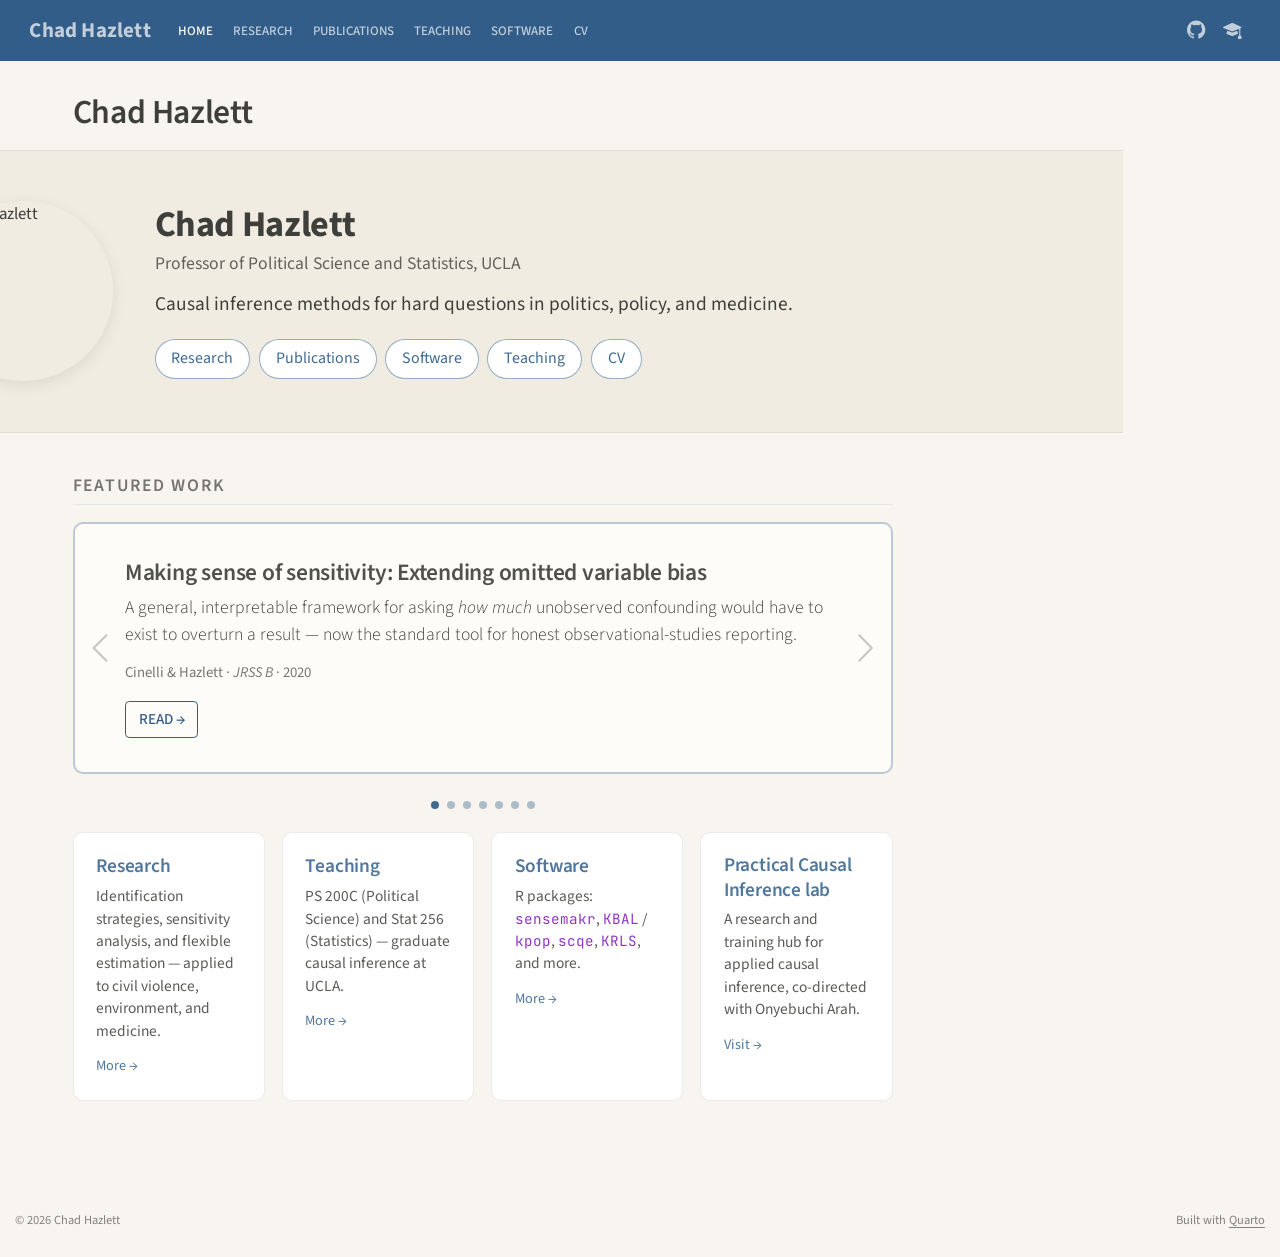
==== index.html @ 758c0115 "Built site for gh-pages" ====
<!DOCTYPE html>
<html xmlns="http://www.w3.org/1999/xhtml" lang="en" xml:lang="en"><head>

<meta charset="utf-8">
<meta name="generator" content="quarto-1.9.37">

<meta name="viewport" content="width=device-width, initial-scale=1.0, user-scalable=yes">


<title>Chad Hazlett</title>
<style>
/* Default styles provided by pandoc.
** See https://pandoc.org/MANUAL.html#variables-for-html for config info.
*/
code{white-space: pre-wrap;}
span.smallcaps{font-variant: small-caps;}
div.columns{display: flex; gap: min(4vw, 1.5em);}
div.column{flex: auto; overflow-x: auto;}
div.hanging-indent{margin-left: 1.5em; text-indent: -1.5em;}
ul.task-list{list-style: none;}
ul.task-list li input[type="checkbox"] {
  width: 0.8em;
  margin: 0 0.8em 0.2em -1em; /* quarto-specific, see https://github.com/quarto-dev/quarto-cli/issues/4556 */ 
  vertical-align: middle;
}
</style>


<script src="site_libs/quarto-nav/quarto-nav.js"></script>
<script src="site_libs/quarto-nav/headroom.min.js"></script>
<script src="site_libs/clipboard/clipboard.min.js"></script>
<script src="site_libs/quarto-search/autocomplete.umd.js"></script>
<script src="site_libs/quarto-search/fuse.min.js"></script>
<script src="site_libs/quarto-search/quarto-search.js"></script>
<meta name="quarto:offset" content="./">
<link href="./assets/favicon.svg" rel="icon" type="image/svg+xml">
<script src="site_libs/quarto-html/quarto.js" type="module"></script>
<script src="site_libs/quarto-html/tabsets/tabsets.js" type="module"></script>
<script src="site_libs/quarto-html/popper.min.js"></script>
<script src="site_libs/quarto-html/tippy.umd.min.js"></script>
<script src="site_libs/quarto-html/anchor.min.js"></script>
<link href="site_libs/quarto-html/tippy.css" rel="stylesheet">
<link href="site_libs/quarto-html/quarto-syntax-highlighting-7f8f88aac4f3542376d5c11b86a4c14d.css" rel="stylesheet" id="quarto-text-highlighting-styles">
<script src="site_libs/bootstrap/bootstrap.min.js"></script>
<link href="site_libs/bootstrap/bootstrap-icons.css" rel="stylesheet">
<link href="site_libs/bootstrap/bootstrap-5b0ba4820bea0a97778af8e184c9f2e6.min.css" rel="stylesheet" append-hash="true" id="quarto-bootstrap" data-mode="light">
<script id="quarto-search-options" type="application/json">{
  "location": "navbar",
  "copy-button": false,
  "collapse-after": 3,
  "panel-placement": "end",
  "type": "overlay",
  "limit": 50,
  "keyboard-shortcut": [
    "f",
    "/",
    "s"
  ],
  "show-item-context": false,
  "language": {
    "search-no-results-text": "No results",
    "search-matching-documents-text": "matching documents",
    "search-copy-link-title": "Copy link to search",
    "search-hide-matches-text": "Hide additional matches",
    "search-more-match-text": "more match in this document",
    "search-more-matches-text": "more matches in this document",
    "search-clear-button-title": "Clear",
    "search-text-placeholder": "",
    "search-detached-cancel-button-title": "Cancel",
    "search-submit-button-title": "Submit",
    "search-label": "Search"
  }
}</script>
<style>html{ scroll-behavior: smooth; }</style>
<meta name="description" content="Chad Hazlett — Professor of Political Science and Statistics at UCLA. Causal inference methods for politics, policy, and medicine.">


<link rel="stylesheet" href="styles/custom.scss">
</head>

<body class="nav-fixed quarto-light">

<div id="quarto-search-results"></div>
  <header id="quarto-header" class="headroom fixed-top">
    <nav class="navbar navbar-expand-lg " data-bs-theme="dark">
      <div class="navbar-container container-fluid">
      <div class="navbar-brand-container mx-auto">
    <a class="navbar-brand" href="./index.html">
    <span class="navbar-title">Chad Hazlett</span>
    </a>
  </div>
          <button class="navbar-toggler" type="button" data-bs-toggle="collapse" data-bs-target="#navbarCollapse" aria-controls="navbarCollapse" role="menu" aria-expanded="false" aria-label="Toggle navigation" onclick="if (window.quartoToggleHeadroom) { window.quartoToggleHeadroom(); }">
  <span class="navbar-toggler-icon"></span>
</button>
          <div class="collapse navbar-collapse" id="navbarCollapse">
            <ul class="navbar-nav navbar-nav-scroll me-auto">
  <li class="nav-item">
    <a class="nav-link active" href="./index.html" aria-current="page"> 
<span class="menu-text">Home</span></a>
  </li>  
  <li class="nav-item">
    <a class="nav-link" href="./research.html"> 
<span class="menu-text">Research</span></a>
  </li>  
  <li class="nav-item">
    <a class="nav-link" href="./publications.html"> 
<span class="menu-text">Publications</span></a>
  </li>  
  <li class="nav-item">
    <a class="nav-link" href="./teaching.html"> 
<span class="menu-text">Teaching</span></a>
  </li>  
  <li class="nav-item">
    <a class="nav-link" href="./software.html"> 
<span class="menu-text">Software</span></a>
  </li>  
  <li class="nav-item">
    <a class="nav-link" href="./cv.html"> 
<span class="menu-text">CV</span></a>
  </li>  
</ul>
            <ul class="navbar-nav navbar-nav-scroll ms-auto">
  <li class="nav-item compact">
    <a class="nav-link" href="https://github.com/chadhazlett"> <i class="bi bi-github" role="img" aria-label="GitHub">
</i> 
<span class="menu-text"></span></a>
  </li>  
  <li class="nav-item compact">
    <a class="nav-link" href="https://scholar.google.com/citations?user=pbD0dGwAAAAJ"> <i class="bi bi-mortarboard-fill" role="img" aria-label="Google Scholar">
</i> 
<span class="menu-text"></span></a>
  </li>  
</ul>
          </div> <!-- /navcollapse -->
            <div class="quarto-navbar-tools">
</div>
      </div> <!-- /container-fluid -->
    </nav>
</header>
<!-- content -->
<div id="quarto-content" class="quarto-container page-columns page-rows-contents page-layout-full page-navbar">
<!-- sidebar -->
<!-- margin-sidebar -->
    
<!-- main -->
<main class="content column-page" id="quarto-document-content">

<header id="title-block-header" class="quarto-title-block default">
<div class="quarto-title">
<h1 class="title">Chad Hazlett</h1>
</div>



<div class="quarto-title-meta column-page">

    
  
    
  </div>
  


</header>


<section class="hero">
  <div class="hero-inner">
    <img src="assets/headshot.jpg" alt="Chad Hazlett" class="hero-photo">
    <div class="hero-text">
      <h1>Chad Hazlett</h1>
      <p class="hero-title">Professor of Political Science and Statistics, UCLA</p>
      <p class="hero-strap">Causal inference methods for hard questions in politics, policy, and medicine.</p>
      <div class="hero-ctas">
        <a href="research.html">Research</a>
        <a href="publications.html">Publications</a>
        <a href="software.html">Software</a>
        <a href="teaching.html">Teaching</a>
        <a href="cv.html">CV</a>
      </div>
    </div>
  </div>
</section>

<section class="featured-section">
  <h2 class="anchored">Featured work</h2>
  <div id="featured-carousel" class="carousel slide" data-bs-ride="carousel" data-bs-interval="6000">
    <div class="carousel-indicators">
      <button type="button" data-bs-target="#featured-carousel" data-bs-slide-to="0" class="active" aria-current="true" aria-label="Slide 1"></button>
      <button type="button" data-bs-target="#featured-carousel" data-bs-slide-to="1" aria-label="Slide 2"></button>
      <button type="button" data-bs-target="#featured-carousel" data-bs-slide-to="2" aria-label="Slide 3"></button>
      <button type="button" data-bs-target="#featured-carousel" data-bs-slide-to="3" aria-label="Slide 4"></button>
      <button type="button" data-bs-target="#featured-carousel" data-bs-slide-to="4" aria-label="Slide 5"></button>
      <button type="button" data-bs-target="#featured-carousel" data-bs-slide-to="5" aria-label="Slide 6"></button>
      <button type="button" data-bs-target="#featured-carousel" data-bs-slide-to="6" aria-label="Slide 7"></button>
    </div>
    <div class="carousel-inner">
      <div class="carousel-item active">
        <div class="featured-paper">
          <h3 class="anchored">Making sense of sensitivity: Extending omitted variable bias</h3>
          <p class="lead">A general, interpretable framework for asking <em>how much</em> unobserved confounding would have to exist to overturn a result — now the standard tool for honest observational-studies reporting.</p>
          <p class="meta">Cinelli &amp; Hazlett · <em>JRSS B</em> · 2020</p>
          <a href="https://doi.org/10.1111/rssb.12348" target="_blank" rel="noopener" class="btn btn-outline-primary">Read →</a>
        </div>
      </div>
      <div class="carousel-item">
        <div class="featured-paper">
          <h3 class="anchored">kpop: A kernel balancing approach for survey weighting</h3>
          <p class="lead">Weights non-representative survey samples to match population targets in a reproducing-kernel space — reducing the specification assumptions practitioners usually have to defend.</p>
          <p class="meta">Hartman, Hazlett &amp; Sterbenz · <em>JRSS A</em> · 2024</p>
          <a href="https://doi.org/10.1093/jrsssa/qnae082" target="_blank" rel="noopener" class="btn btn-outline-primary">Read →</a>
        </div>
      </div>
      <div class="carousel-item">
        <div class="featured-paper">
          <h3 class="anchored">Wildfire exposure increases pro-environment voting</h3>
          <p class="lead">A natural-experiment study of how climate-related hazards reshape political behavior — and where partisanship still dominates.</p>
          <p class="meta">Hazlett &amp; Mildenberger · <em>APSR</em> · 2020</p>
          <a href="https://doi.org/10.1017/S0003055420000441" target="_blank" rel="noopener" class="btn btn-outline-primary">Read →</a>
        </div>
      </div>
      <div class="carousel-item">
        <div class="featured-paper">
          <h3 class="anchored">From "is it unconfounded?" to "how much confounding would it take?"</h3>
          <p class="lead">A sensitivity-based alternative to binary debates over causal identification in observational social science — applied to support for peace in Colombia.</p>
          <p class="meta">Hazlett &amp; Parente · <em>Journal of Politics</em> · 2023</p>
          <a href="https://doi.org/10.1086/723995" target="_blank" rel="noopener" class="btn btn-outline-primary">Read →</a>
        </div>
      </div>
      <div class="carousel-item">
        <div class="featured-paper">
          <h3 class="anchored">Safe learning outside randomized trials: SCQE for COVID-19 therapies</h3>
          <p class="lead">Bounds the effects of remdesivir, hydroxychloroquine, and dexamethasone using only a plausible assumption about baseline trends — demonstrating how SCQE could have informed safe decisions before RCTs completed.</p>
          <p class="meta">Hazlett &amp; Wulf et al. · <em>Observational Studies</em> · 2025</p>
          <a href="https://doi.org/10.1353/obs.2025.a973069" target="_blank" rel="noopener" class="btn btn-outline-primary">Read →</a>
        </div>
      </div>
      <div class="carousel-item">
        <div class="featured-paper">
          <h3 class="anchored">Seeing like a district: What close-election designs for leader characteristics can and cannot tell us</h3>
          <p class="lead">Clarifies what the popular close-election regression discontinuity can — and cannot — identify when researchers use it to study how leader traits shape policy and conflict.</p>
          <p class="meta">Bertoli &amp; Hazlett · <em>Political Analysis</em> · 2025</p>
          <a href="https://doi.org/10.1017/pan.2025.5" target="_blank" rel="noopener" class="btn btn-outline-primary">Read →</a>
        </div>
      </div>
      <div class="carousel-item">
        <div class="featured-paper">
          <h3 class="anchored">Inference at the data's edge: Gaussian processes for extrapolation uncertainty</h3>
          <p class="lead">Uses Gaussian-process regression to make model-dependency visible — quantifying rather than masking the uncertainty that arises when we extrapolate beyond well-supported regions of covariate space.</p>
          <p class="meta">Cho, Kim &amp; Hazlett · <em>Political Analysis</em> · 2026</p>
          <a href="https://doi.org/10.1017/pan.2026.10032" target="_blank" rel="noopener" class="btn btn-outline-primary">Read →</a>
        </div>
      </div>
    </div>
    <button class="carousel-control-prev" type="button" data-bs-target="#featured-carousel" data-bs-slide="prev">
      <span class="carousel-control-prev-icon" aria-hidden="true"></span>
      <span class="visually-hidden">Previous</span>
    </button>
    <button class="carousel-control-next" type="button" data-bs-target="#featured-carousel" data-bs-slide="next">
      <span class="carousel-control-next-icon" aria-hidden="true"></span>
      <span class="visually-hidden">Next</span>
    </button>
  </div>
</section>

<nav class="home-blocks" aria-label="Site sections">
  <a class="block" href="research.html">
    <h3 class="anchored">Research</h3>
    <p>Identification strategies, sensitivity analysis, and flexible estimation — applied to civil violence, environment, and medicine.</p>
    <span class="more">More →</span>
  </a>
  <a class="block" href="teaching.html">
    <h3 class="anchored">Teaching</h3>
    <p>PS 200C (Political Science) and Stat 256 (Statistics) — graduate causal inference at UCLA.</p>
    <span class="more">More →</span>
  </a>
  <a class="block" href="software.html">
    <h3 class="anchored">Software</h3>
    <p>R packages: <code>sensemakr</code>, <code>KBAL</code> / <code>kpop</code>, <code>scqe</code>, <code>KRLS</code>, and more.</p>
    <span class="more">More →</span>
  </a>
  <a class="block" href="https://practicallycausal.com" target="_blank" rel="noopener">
    <h3 class="anchored">Practical Causal Inference lab</h3>
    <p>A research and training hub for applied causal inference, co-directed with Onyebuchi Arah.</p>
    <span class="more">Visit →</span>
  </a>
</nav>



</main> <!-- /main -->
<script id="quarto-html-after-body" type="application/javascript">
  window.document.addEventListener("DOMContentLoaded", function (event) {
    const icon = "";
    const anchorJS = new window.AnchorJS();
    anchorJS.options = {
      placement: 'right',
      icon: icon
    };
    anchorJS.add('.anchored');
    const isCodeAnnotation = (el) => {
      for (const clz of el.classList) {
        if (clz.startsWith('code-annotation-')) {                     
          return true;
        }
      }
      return false;
    }
    const onCopySuccess = function(e) {
      // button target
      const button = e.trigger;
      // don't keep focus
      button.blur();
      // flash "checked"
      button.classList.add('code-copy-button-checked');
      var currentTitle = button.getAttribute("title");
      button.setAttribute("title", "Copied!");
      let tooltip;
      if (window.bootstrap) {
        button.setAttribute("data-bs-toggle", "tooltip");
        button.setAttribute("data-bs-placement", "left");
        button.setAttribute("data-bs-title", "Copied!");
        tooltip = new bootstrap.Tooltip(button, 
          { trigger: "manual", 
            customClass: "code-copy-button-tooltip",
            offset: [0, -8]});
        tooltip.show();    
      }
      setTimeout(function() {
        if (tooltip) {
          tooltip.hide();
          button.removeAttribute("data-bs-title");
          button.removeAttribute("data-bs-toggle");
          button.removeAttribute("data-bs-placement");
        }
        button.setAttribute("title", currentTitle);
        button.classList.remove('code-copy-button-checked');
      }, 1000);
      // clear code selection
      e.clearSelection();
    }
    const getTextToCopy = function(trigger) {
      const outerScaffold = trigger.parentElement.cloneNode(true);
      const codeEl = outerScaffold.querySelector('code');
      for (const childEl of codeEl.children) {
        if (isCodeAnnotation(childEl)) {
          childEl.remove();
        }
      }
      return codeEl.innerText;
    }
    const clipboard = new window.ClipboardJS('.code-copy-button:not([data-in-quarto-modal])', {
      text: getTextToCopy
    });
    clipboard.on('success', onCopySuccess);
    if (window.document.getElementById('quarto-embedded-source-code-modal')) {
      const clipboardModal = new window.ClipboardJS('.code-copy-button[data-in-quarto-modal]', {
        text: getTextToCopy,
        container: window.document.getElementById('quarto-embedded-source-code-modal')
      });
      clipboardModal.on('success', onCopySuccess);
    }
      var localhostRegex = new RegExp(/^(?:http|https):\/\/localhost\:?[0-9]*\//);
      var mailtoRegex = new RegExp(/^mailto:/);
        var filterRegex = new RegExp("https:\/\/chadhazlett\.com");
      var isInternal = (href) => {
          return filterRegex.test(href) || localhostRegex.test(href) || mailtoRegex.test(href);
      }
      // Inspect non-navigation links and adorn them if external
     var links = window.document.querySelectorAll('a[href]:not(.nav-link):not(.navbar-brand):not(.toc-action):not(.sidebar-link):not(.sidebar-item-toggle):not(.pagination-link):not(.no-external):not([aria-hidden]):not(.dropdown-item):not(.quarto-navigation-tool):not(.about-link)');
      for (var i=0; i<links.length; i++) {
        const link = links[i];
        if (!isInternal(link.href)) {
          // undo the damage that might have been done by quarto-nav.js in the case of
          // links that we want to consider external
          if (link.dataset.originalHref !== undefined) {
            link.href = link.dataset.originalHref;
          }
            // target, if specified
            link.setAttribute("target", "_blank");
            if (link.getAttribute("rel") === null) {
              link.setAttribute("rel", "noopener");
            }
        }
      }
    function tippyHover(el, contentFn, onTriggerFn, onUntriggerFn) {
      const config = {
        allowHTML: true,
        maxWidth: 500,
        delay: 100,
        arrow: false,
        appendTo: function(el) {
            return el.parentElement;
        },
        interactive: true,
        interactiveBorder: 10,
        theme: 'quarto',
        placement: 'bottom-start',
      };
      if (contentFn) {
        config.content = contentFn;
      }
      if (onTriggerFn) {
        config.onTrigger = onTriggerFn;
      }
      if (onUntriggerFn) {
        config.onUntrigger = onUntriggerFn;
      }
      window.tippy(el, config); 
    }
    const noterefs = window.document.querySelectorAll('a[role="doc-noteref"]');
    for (var i=0; i<noterefs.length; i++) {
      const ref = noterefs[i];
      tippyHover(ref, function() {
        // use id or data attribute instead here
        let href = ref.getAttribute('data-footnote-href') || ref.getAttribute('href');
        try { href = new URL(href).hash; } catch {}
        const id = href.replace(/^#\/?/, "");
        const note = window.document.getElementById(id);
        if (note) {
          return note.innerHTML;
        } else {
          return "";
        }
      });
    }
    const xrefs = window.document.querySelectorAll('a.quarto-xref');
    const processXRef = (id, note) => {
      // Strip column container classes
      const stripColumnClz = (el) => {
        el.classList.remove("page-full", "page-columns");
        if (el.children) {
          for (const child of el.children) {
            stripColumnClz(child);
          }
        }
      }
      stripColumnClz(note)
      if (id === null || id.startsWith('sec-')) {
        // Special case sections, only their first couple elements
        const container = document.createElement("div");
        if (note.children && note.children.length > 2) {
          container.appendChild(note.children[0].cloneNode(true));
          for (let i = 1; i < note.children.length; i++) {
            const child = note.children[i];
            if (child.tagName === "P" && child.innerText === "") {
              continue;
            } else {
              container.appendChild(child.cloneNode(true));
              break;
            }
          }
          if (window.Quarto?.typesetMath) {
            window.Quarto.typesetMath(container);
          }
          return container.innerHTML
        } else {
          if (window.Quarto?.typesetMath) {
            window.Quarto.typesetMath(note);
          }
          return note.innerHTML;
        }
      } else {
        // Remove any anchor links if they are present
        const anchorLink = note.querySelector('a.anchorjs-link');
        if (anchorLink) {
          anchorLink.remove();
        }
        if (window.Quarto?.typesetMath) {
          window.Quarto.typesetMath(note);
        }
        if (note.classList.contains("callout")) {
          return note.outerHTML;
        } else {
          return note.innerHTML;
        }
      }
    }
    for (var i=0; i<xrefs.length; i++) {
      const xref = xrefs[i];
      tippyHover(xref, undefined, function(instance) {
        instance.disable();
        let url = xref.getAttribute('href');
        let hash = undefined; 
        if (url.startsWith('#')) {
          hash = url;
        } else {
          try { hash = new URL(url).hash; } catch {}
        }
        if (hash) {
          const id = hash.replace(/^#\/?/, "");
          const note = window.document.getElementById(id);
          if (note !== null) {
            try {
              const html = processXRef(id, note.cloneNode(true));
              instance.setContent(html);
            } finally {
              instance.enable();
              instance.show();
            }
          } else {
            // See if we can fetch this
            fetch(url.split('#')[0])
            .then(res => res.text())
            .then(html => {
              const parser = new DOMParser();
              const htmlDoc = parser.parseFromString(html, "text/html");
              const note = htmlDoc.getElementById(id);
              if (note !== null) {
                const html = processXRef(id, note);
                instance.setContent(html);
              } 
            }).finally(() => {
              instance.enable();
              instance.show();
            });
          }
        } else {
          // See if we can fetch a full url (with no hash to target)
          // This is a special case and we should probably do some content thinning / targeting
          fetch(url)
          .then(res => res.text())
          .then(html => {
            const parser = new DOMParser();
            const htmlDoc = parser.parseFromString(html, "text/html");
            const note = htmlDoc.querySelector('main.content');
            if (note !== null) {
              // This should only happen for chapter cross references
              // (since there is no id in the URL)
              // remove the first header
              if (note.children.length > 0 && note.children[0].tagName === "HEADER") {
                note.children[0].remove();
              }
              const html = processXRef(null, note);
              instance.setContent(html);
            } 
          }).finally(() => {
            instance.enable();
            instance.show();
          });
        }
      }, function(instance) {
      });
    }
        let selectedAnnoteEl;
        const selectorForAnnotation = ( cell, annotation) => {
          let cellAttr = 'data-code-cell="' + cell + '"';
          let lineAttr = 'data-code-annotation="' +  annotation + '"';
          const selector = 'span[' + cellAttr + '][' + lineAttr + ']';
          return selector;
        }
        const selectCodeLines = (annoteEl) => {
          const doc = window.document;
          const targetCell = annoteEl.getAttribute("data-target-cell");
          const targetAnnotation = annoteEl.getAttribute("data-target-annotation");
          const annoteSpan = window.document.querySelector(selectorForAnnotation(targetCell, targetAnnotation));
          const lines = annoteSpan.getAttribute("data-code-lines").split(",");
          const lineIds = lines.map((line) => {
            return targetCell + "-" + line;
          })
          let top = null;
          let height = null;
          let parent = null;
          if (lineIds.length > 0) {
              //compute the position of the single el (top and bottom and make a div)
              const el = window.document.getElementById(lineIds[0]);
              top = el.offsetTop;
              height = el.offsetHeight;
              parent = el.parentElement.parentElement;
            if (lineIds.length > 1) {
              const lastEl = window.document.getElementById(lineIds[lineIds.length - 1]);
              const bottom = lastEl.offsetTop + lastEl.offsetHeight;
              height = bottom - top;
            }
            if (top !== null && height !== null && parent !== null) {
              // cook up a div (if necessary) and position it 
              let div = window.document.getElementById("code-annotation-line-highlight");
              if (div === null) {
                div = window.document.createElement("div");
                div.setAttribute("id", "code-annotation-line-highlight");
                div.style.position = 'absolute';
                parent.appendChild(div);
              }
              div.style.top = top - 2 + "px";
              div.style.height = height + 4 + "px";
              div.style.left = 0;
              let gutterDiv = window.document.getElementById("code-annotation-line-highlight-gutter");
              if (gutterDiv === null) {
                gutterDiv = window.document.createElement("div");
                gutterDiv.setAttribute("id", "code-annotation-line-highlight-gutter");
                gutterDiv.style.position = 'absolute';
                const codeCell = window.document.getElementById(targetCell);
                const gutter = codeCell.querySelector('.code-annotation-gutter');
                gutter.appendChild(gutterDiv);
              }
              gutterDiv.style.top = top - 2 + "px";
              gutterDiv.style.height = height + 4 + "px";
            }
            selectedAnnoteEl = annoteEl;
          }
        };
        const unselectCodeLines = () => {
          const elementsIds = ["code-annotation-line-highlight", "code-annotation-line-highlight-gutter"];
          elementsIds.forEach((elId) => {
            const div = window.document.getElementById(elId);
            if (div) {
              div.remove();
            }
          });
          selectedAnnoteEl = undefined;
        };
          // Handle positioning of the toggle
      window.addEventListener(
        "resize",
        throttle(() => {
          elRect = undefined;
          if (selectedAnnoteEl) {
            selectCodeLines(selectedAnnoteEl);
          }
        }, 10)
      );
      function throttle(fn, ms) {
      let throttle = false;
      let timer;
        return (...args) => {
          if(!throttle) { // first call gets through
              fn.apply(this, args);
              throttle = true;
          } else { // all the others get throttled
              if(timer) clearTimeout(timer); // cancel #2
              timer = setTimeout(() => {
                fn.apply(this, args);
                timer = throttle = false;
              }, ms);
          }
        };
      }
        // Attach click handler to the DT
        const annoteDls = window.document.querySelectorAll('dt[data-target-cell]');
        for (const annoteDlNode of annoteDls) {
          annoteDlNode.addEventListener('click', (event) => {
            const clickedEl = event.target;
            if (clickedEl !== selectedAnnoteEl) {
              unselectCodeLines();
              const activeEl = window.document.querySelector('dt[data-target-cell].code-annotation-active');
              if (activeEl) {
                activeEl.classList.remove('code-annotation-active');
              }
              selectCodeLines(clickedEl);
              clickedEl.classList.add('code-annotation-active');
            } else {
              // Unselect the line
              unselectCodeLines();
              clickedEl.classList.remove('code-annotation-active');
            }
          });
        }
    const findCites = (el) => {
      const parentEl = el.parentElement;
      if (parentEl) {
        const cites = parentEl.dataset.cites;
        if (cites) {
          return {
            el,
            cites: cites.split(' ')
          };
        } else {
          return findCites(el.parentElement)
        }
      } else {
        return undefined;
      }
    };
    var bibliorefs = window.document.querySelectorAll('a[role="doc-biblioref"]');
    for (var i=0; i<bibliorefs.length; i++) {
      const ref = bibliorefs[i];
      const citeInfo = findCites(ref);
      if (citeInfo) {
        tippyHover(citeInfo.el, function() {
          var popup = window.document.createElement('div');
          citeInfo.cites.forEach(function(cite) {
            var citeDiv = window.document.createElement('div');
            citeDiv.classList.add('hanging-indent');
            citeDiv.classList.add('csl-entry');
            var biblioDiv = window.document.getElementById('ref-' + cite);
            if (biblioDiv) {
              citeDiv.innerHTML = biblioDiv.innerHTML;
            }
            popup.appendChild(citeDiv);
          });
          return popup.innerHTML;
        });
      }
    }
  });
  </script>
</div> <!-- /content -->
<footer class="footer">
  <div class="nav-footer">
    <div class="nav-footer-left">
<p>© 2026 Chad Hazlett</p>
</div>   
    <div class="nav-footer-center">
      &nbsp;
    </div>
    <div class="nav-footer-right">
<p>Built with <a href="https://quarto.org">Quarto</a></p>
</div>
  </div>
</footer>




<script src="site_libs/quarto-html/zenscroll-min.js"></script>
</body></html>
---- site_libs/quarto-html/tippy.css ----
.tippy-box[data-animation=fade][data-state=hidden]{opacity:0}[data-tippy-root]{max-width:calc(100vw - 10px)}.tippy-box{position:relative;background-color:#333;color:#fff;border-radius:4px;font-size:14px;line-height:1.4;white-space:normal;outline:0;transition-property:transform,visibility,opacity}.tippy-box[data-placement^=top]>.tippy-arrow{bottom:0}.tippy-box[data-placement^=top]>.tippy-arrow:before{bottom:-7px;left:0;border-width:8px 8px 0;border-top-color:initial;transform-origin:center top}.tippy-box[data-placement^=bottom]>.tippy-arrow{top:0}.tippy-box[data-placement^=bottom]>.tippy-arrow:before{top:-7px;left:0;border-width:0 8px 8px;border-bottom-color:initial;transform-origin:center bottom}.tippy-box[data-placement^=left]>.tippy-arrow{right:0}.tippy-box[data-placement^=left]>.tippy-arrow:before{border-width:8px 0 8px 8px;border-left-color:initial;right:-7px;transform-origin:center left}.tippy-box[data-placement^=right]>.tippy-arrow{left:0}.tippy-box[data-placement^=right]>.tippy-arrow:before{left:-7px;border-width:8px 8px 8px 0;border-right-color:initial;transform-origin:center right}.tippy-box[data-inertia][data-state=visible]{transition-timing-function:cubic-bezier(.54,1.5,.38,1.11)}.tippy-arrow{width:16px;height:16px;color:#333}.tippy-arrow:before{content:"";position:absolute;border-color:transparent;border-style:solid}.tippy-content{position:relative;padding:5px 9px;z-index:1}
---- site_libs/quarto-html/quarto-syntax-highlighting-7f8f88aac4f3542376d5c11b86a4c14d.css ----
/* quarto syntax highlight colors */
:root {
  --quarto-hl-ot-color: #003B4F;
  --quarto-hl-at-color: #657422;
  --quarto-hl-ss-color: #20794D;
  --quarto-hl-an-color: #5E5E5E;
  --quarto-hl-fu-color: #4758AB;
  --quarto-hl-st-color: #20794D;
  --quarto-hl-cf-color: #003B4F;
  --quarto-hl-op-color: #5E5E5E;
  --quarto-hl-er-color: #AD0000;
  --quarto-hl-bn-color: #AD0000;
  --quarto-hl-al-color: #AD0000;
  --quarto-hl-va-color: #111111;
  --quarto-hl-bu-color: inherit;
  --quarto-hl-ex-color: inherit;
  --quarto-hl-pp-color: #AD0000;
  --quarto-hl-in-color: #5E5E5E;
  --quarto-hl-vs-color: #20794D;
  --quarto-hl-wa-color: #5E5E5E;
  --quarto-hl-do-color: #5E5E5E;
  --quarto-hl-im-color: #00769E;
  --quarto-hl-ch-color: #20794D;
  --quarto-hl-dt-color: #AD0000;
  --quarto-hl-fl-color: #AD0000;
  --quarto-hl-co-color: #5E5E5E;
  --quarto-hl-cv-color: #5E5E5E;
  --quarto-hl-cn-color: #8f5902;
  --quarto-hl-sc-color: #5E5E5E;
  --quarto-hl-dv-color: #AD0000;
  --quarto-hl-kw-color: #003B4F;
}

/* other quarto variables */
:root {
  --quarto-font-monospace: SFMono-Regular, Menlo, Monaco, Consolas, "Liberation Mono", "Courier New", monospace;
}

/* syntax highlight based on Pandoc's rules */
pre > code.sourceCode > span {
  color: #003B4F;
}

code.sourceCode > span {
  color: #003B4F;
}

div.sourceCode,
div.sourceCode pre.sourceCode {
  color: #003B4F;
}

/* Normal */
code span {
  color: #003B4F;
}

/* Alert */
code span.al {
  color: #AD0000;
  font-style: inherit;
}

/* Annotation */
code span.an {
  color: #5E5E5E;
  font-style: inherit;
}

/* Attribute */
code span.at {
  color: #657422;
  font-style: inherit;
}

/* BaseN */
code span.bn {
  color: #AD0000;
  font-style: inherit;
}

/* BuiltIn */
code span.bu {
  font-style: inherit;
}

/* ControlFlow */
code span.cf {
  color: #003B4F;
  font-weight: bold;
  font-style: inherit;
}

/* Char */
code span.ch {
  color: #20794D;
  font-style: inherit;
}

/* Constant */
code span.cn {
  color: #8f5902;
  font-style: inherit;
}

/* Comment */
code span.co {
  color: #5E5E5E;
  font-style: inherit;
}

/* CommentVar */
code span.cv {
  color: #5E5E5E;
  font-style: italic;
}

/* Documentation */
code span.do {
  color: #5E5E5E;
  font-style: italic;
}

/* DataType */
code span.dt {
  color: #AD0000;
  font-style: inherit;
}

/* DecVal */
code span.dv {
  color: #AD0000;
  font-style: inherit;
}

/* Error */
code span.er {
  color: #AD0000;
  font-style: inherit;
}

/* Extension */
code span.ex {
  font-style: inherit;
}

/* Float */
code span.fl {
  color: #AD0000;
  font-style: inherit;
}

/* Function */
code span.fu {
  color: #4758AB;
  font-style: inherit;
}

/* Import */
code span.im {
  color: #00769E;
  font-style: inherit;
}

/* Information */
code span.in {
  color: #5E5E5E;
  font-style: inherit;
}

/* Keyword */
code span.kw {
  color: #003B4F;
  font-weight: bold;
  font-style: inherit;
}

/* Operator */
code span.op {
  color: #5E5E5E;
  font-style: inherit;
}

/* Other */
code span.ot {
  color: #003B4F;
  font-style: inherit;
}

/* Preprocessor */
code span.pp {
  color: #AD0000;
  font-style: inherit;
}

/* SpecialChar */
code span.sc {
  color: #5E5E5E;
  font-style: inherit;
}

/* SpecialString */
code span.ss {
  color: #20794D;
  font-style: inherit;
}

/* String */
code span.st {
  color: #20794D;
  font-style: inherit;
}

/* Variable */
code span.va {
  color: #111111;
  font-style: inherit;
}

/* VerbatimString */
code span.vs {
  color: #20794D;
  font-style: inherit;
}

/* Warning */
code span.wa {
  color: #5E5E5E;
  font-style: italic;
}

.prevent-inlining {
  content: "</";
}

/*# sourceMappingURL=789ad8cd35626ba772517505b42a116e.css.map */
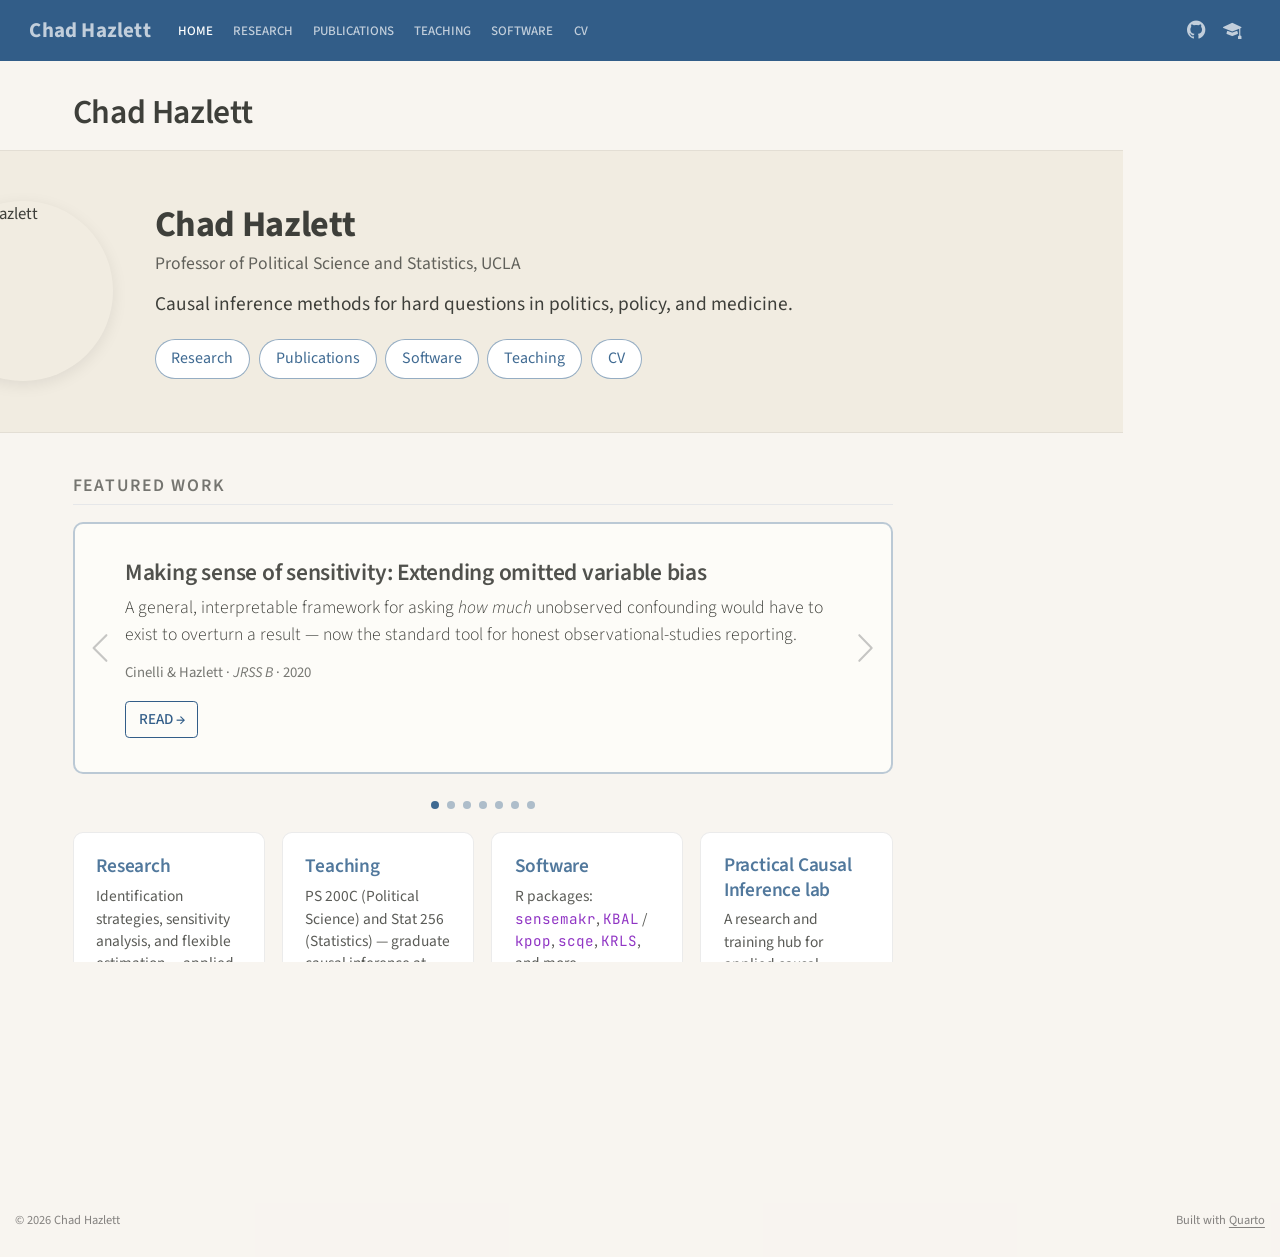
==== commit 2ecca725: "Built site for gh-pages" ====
--- a/index.html
+++ b/index.html
@@ -2,7 +2,7 @@
 <html xmlns="http://www.w3.org/1999/xhtml" lang="en" xml:lang="en"><head>
 
 <meta charset="utf-8">
-<meta name="generator" content="quarto-1.9.37">
+<meta name="generator" content="quarto-1.9.38">
 
 <meta name="viewport" content="width=device-width, initial-scale=1.0, user-scalable=yes">
 
@@ -40,10 +40,10 @@
 <script src="site_libs/quarto-html/tippy.umd.min.js"></script>
 <script src="site_libs/quarto-html/anchor.min.js"></script>
 <link href="site_libs/quarto-html/tippy.css" rel="stylesheet">
-<link href="site_libs/quarto-html/quarto-syntax-highlighting-7f8f88aac4f3542376d5c11b86a4c14d.css" rel="stylesheet" id="quarto-text-highlighting-styles">
+<link href="site_libs/quarto-html/quarto-syntax-highlighting-15634bcf2e68342d4ad2dfa704d543f6.css" rel="stylesheet" id="quarto-text-highlighting-styles">
 <script src="site_libs/bootstrap/bootstrap.min.js"></script>
 <link href="site_libs/bootstrap/bootstrap-icons.css" rel="stylesheet">
-<link href="site_libs/bootstrap/bootstrap-5b0ba4820bea0a97778af8e184c9f2e6.min.css" rel="stylesheet" append-hash="true" id="quarto-bootstrap" data-mode="light">
+<link href="site_libs/bootstrap/bootstrap-f7781d553e4e547fbabac7c4982c3b9e.min.css" rel="stylesheet" append-hash="true" id="quarto-bootstrap" data-mode="light">
 <script id="quarto-search-options" type="application/json">{
   "location": "navbar",
   "copy-button": false,
@@ -207,7 +207,7 @@
         <div class="featured-paper">
           <h3 class="anchored">kpop: A kernel balancing approach for survey weighting</h3>
           <p class="lead">Weights non-representative survey samples to match population targets in a reproducing-kernel space — reducing the specification assumptions practitioners usually have to defend.</p>
-          <p class="meta">Hartman, Hazlett &amp; Sterbenz · <em>JRSS A</em> · 2024</p>
+          <p class="meta">Hartman, Hazlett &amp; Sterbenz · <em>JRSS A</em> · 2025</p>
           <a href="https://doi.org/10.1093/jrsssa/qnae082" target="_blank" rel="noopener" class="btn btn-outline-primary">Read →</a>
         </div>
       </div>
--- a/site_libs/quarto-html/quarto-syntax-highlighting-15634bcf2e68342d4ad2dfa704d543f6.css
+++ b/site_libs/quarto-html/quarto-syntax-highlighting-15634bcf2e68342d4ad2dfa704d543f6.css
@@ -0,0 +1,236 @@
+/* quarto syntax highlight colors */
+:root {
+  --quarto-hl-ot-color: #003B4F;
+  --quarto-hl-at-color: #657422;
+  --quarto-hl-ss-color: #20794D;
+  --quarto-hl-an-color: #5E5E5E;
+  --quarto-hl-fu-color: #4758AB;
+  --quarto-hl-st-color: #20794D;
+  --quarto-hl-cf-color: #003B4F;
+  --quarto-hl-op-color: #5E5E5E;
+  --quarto-hl-er-color: #AD0000;
+  --quarto-hl-bn-color: #AD0000;
+  --quarto-hl-al-color: #AD0000;
+  --quarto-hl-va-color: #111111;
+  --quarto-hl-bu-color: inherit;
+  --quarto-hl-ex-color: inherit;
+  --quarto-hl-pp-color: #AD0000;
+  --quarto-hl-in-color: #5E5E5E;
+  --quarto-hl-vs-color: #20794D;
+  --quarto-hl-wa-color: #5E5E5E;
+  --quarto-hl-do-color: #5E5E5E;
+  --quarto-hl-im-color: #00769E;
+  --quarto-hl-ch-color: #20794D;
+  --quarto-hl-dt-color: #AD0000;
+  --quarto-hl-fl-color: #AD0000;
+  --quarto-hl-co-color: #5E5E5E;
+  --quarto-hl-cv-color: #5E5E5E;
+  --quarto-hl-cn-color: #8f5902;
+  --quarto-hl-sc-color: #5E5E5E;
+  --quarto-hl-dv-color: #AD0000;
+  --quarto-hl-kw-color: #003B4F;
+}
+
+/* other quarto variables */
+:root {
+  --quarto-font-monospace: SFMono-Regular, Menlo, Monaco, Consolas, "Liberation Mono", "Courier New", monospace;
+}
+
+/* syntax highlight based on Pandoc's rules */
+pre > code.sourceCode > span {
+  color: #003B4F;
+}
+
+code.sourceCode > span {
+  color: #003B4F;
+}
+
+div.sourceCode,
+div.sourceCode pre.sourceCode {
+  color: #003B4F;
+}
+
+/* Normal */
+code span {
+  color: #003B4F;
+}
+
+/* Alert */
+code span.al {
+  color: #AD0000;
+  font-style: inherit;
+}
+
+/* Annotation */
+code span.an {
+  color: #5E5E5E;
+  font-style: inherit;
+}
+
+/* Attribute */
+code span.at {
+  color: #657422;
+  font-style: inherit;
+}
+
+/* BaseN */
+code span.bn {
+  color: #AD0000;
+  font-style: inherit;
+}
+
+/* BuiltIn */
+code span.bu {
+  font-style: inherit;
+}
+
+/* ControlFlow */
+code span.cf {
+  color: #003B4F;
+  font-weight: bold;
+  font-style: inherit;
+}
+
+/* Char */
+code span.ch {
+  color: #20794D;
+  font-style: inherit;
+}
+
+/* Constant */
+code span.cn {
+  color: #8f5902;
+  font-style: inherit;
+}
+
+/* Comment */
+code span.co {
+  color: #5E5E5E;
+  font-style: inherit;
+}
+
+/* CommentVar */
+code span.cv {
+  color: #5E5E5E;
+  font-style: italic;
+}
+
+/* Documentation */
+code span.do {
+  color: #5E5E5E;
+  font-style: italic;
+}
+
+/* DataType */
+code span.dt {
+  color: #AD0000;
+  font-style: inherit;
+}
+
+/* DecVal */
+code span.dv {
+  color: #AD0000;
+  font-style: inherit;
+}
+
+/* Error */
+code span.er {
+  color: #AD0000;
+  font-style: inherit;
+}
+
+/* Extension */
+code span.ex {
+  font-style: inherit;
+}
+
+/* Float */
+code span.fl {
+  color: #AD0000;
+  font-style: inherit;
+}
+
+/* Function */
+code span.fu {
+  color: #4758AB;
+  font-style: inherit;
+}
+
+/* Import */
+code span.im {
+  color: #00769E;
+  font-style: inherit;
+}
+
+/* Information */
+code span.in {
+  color: #5E5E5E;
+  font-style: inherit;
+}
+
+/* Keyword */
+code span.kw {
+  color: #003B4F;
+  font-weight: bold;
+  font-style: inherit;
+}
+
+/* Operator */
+code span.op {
+  color: #5E5E5E;
+  font-style: inherit;
+}
+
+/* Other */
+code span.ot {
+  color: #003B4F;
+  font-style: inherit;
+}
+
+/* Preprocessor */
+code span.pp {
+  color: #AD0000;
+  font-style: inherit;
+}
+
+/* SpecialChar */
+code span.sc {
+  color: #5E5E5E;
+  font-style: inherit;
+}
+
+/* SpecialString */
+code span.ss {
+  color: #20794D;
+  font-style: inherit;
+}
+
+/* String */
+code span.st {
+  color: #20794D;
+  font-style: inherit;
+}
+
+/* Variable */
+code span.va {
+  color: #111111;
+  font-style: inherit;
+}
+
+/* VerbatimString */
+code span.vs {
+  color: #20794D;
+  font-style: inherit;
+}
+
+/* Warning */
+code span.wa {
+  color: #5E5E5E;
+  font-style: italic;
+}
+
+.prevent-inlining {
+  content: "</";
+}
+
+/*# sourceMappingURL=f23921c56f73e400b49028c9186a1aa0.css.map */
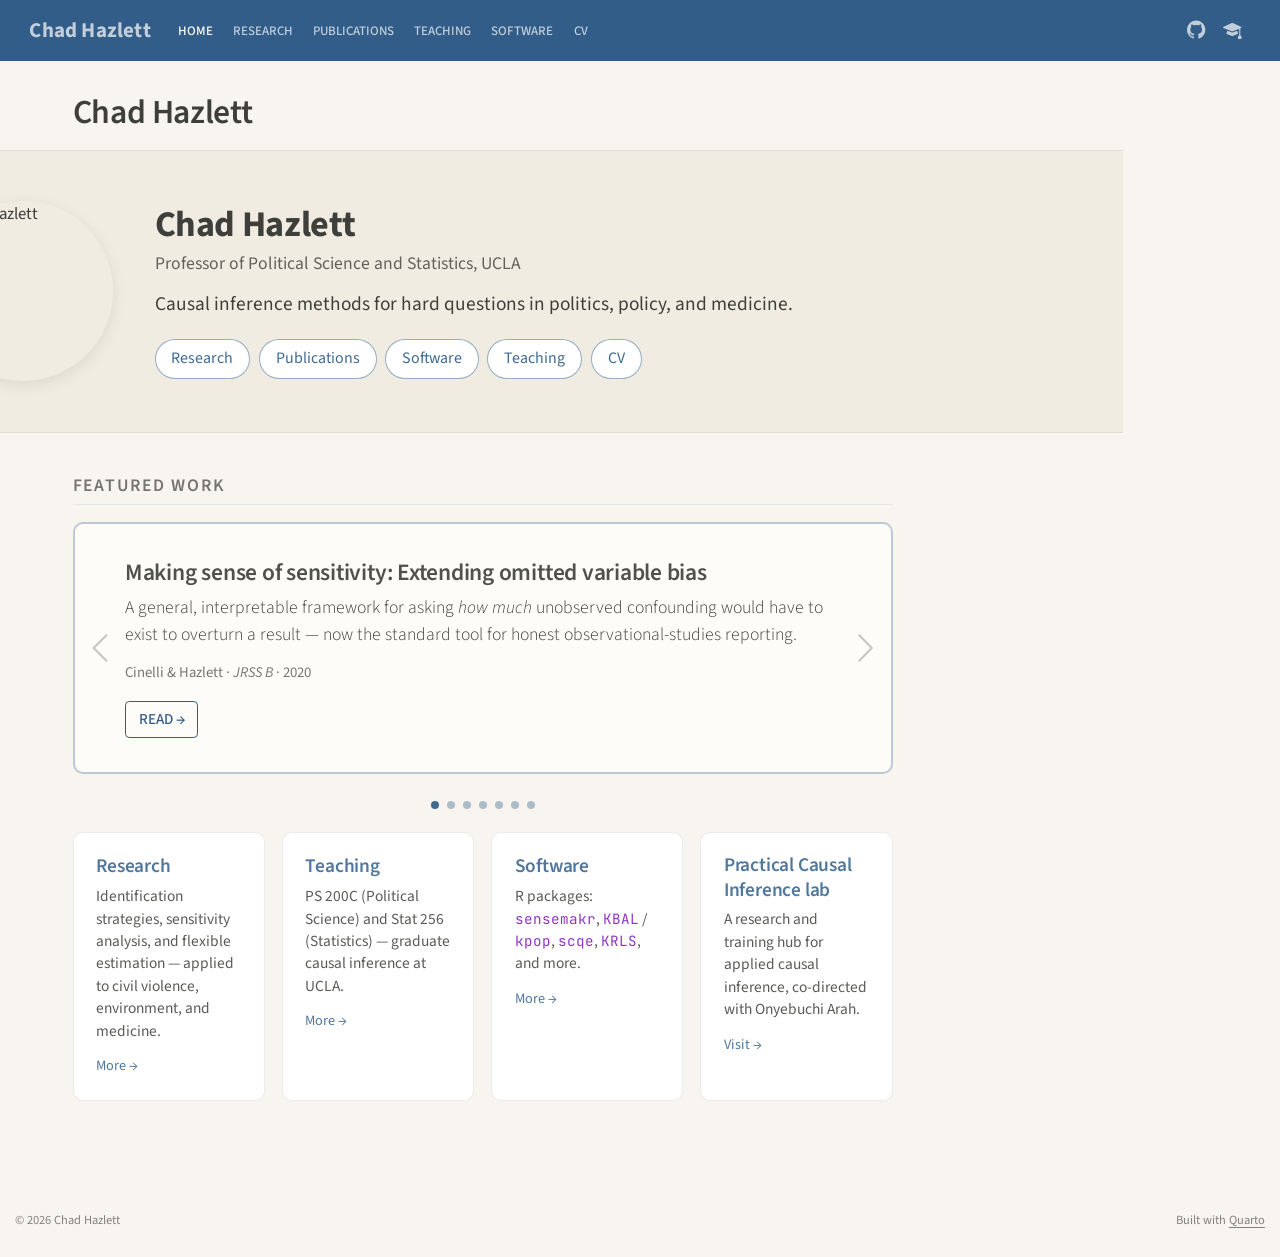
==== commit a7bb71ae: "Built site for gh-pages" ====
--- a/index.html
+++ b/index.html
@@ -43,7 +43,7 @@
 <link href="site_libs/quarto-html/quarto-syntax-highlighting-15634bcf2e68342d4ad2dfa704d543f6.css" rel="stylesheet" id="quarto-text-highlighting-styles">
 <script src="site_libs/bootstrap/bootstrap.min.js"></script>
 <link href="site_libs/bootstrap/bootstrap-icons.css" rel="stylesheet">
-<link href="site_libs/bootstrap/bootstrap-f7781d553e4e547fbabac7c4982c3b9e.min.css" rel="stylesheet" append-hash="true" id="quarto-bootstrap" data-mode="light">
+<link href="site_libs/bootstrap/bootstrap-62c70d2f7534cede8ee070e860144e96.min.css" rel="stylesheet" append-hash="true" id="quarto-bootstrap" data-mode="light">
 <script id="quarto-search-options" type="application/json">{
   "location": "navbar",
   "copy-button": false,
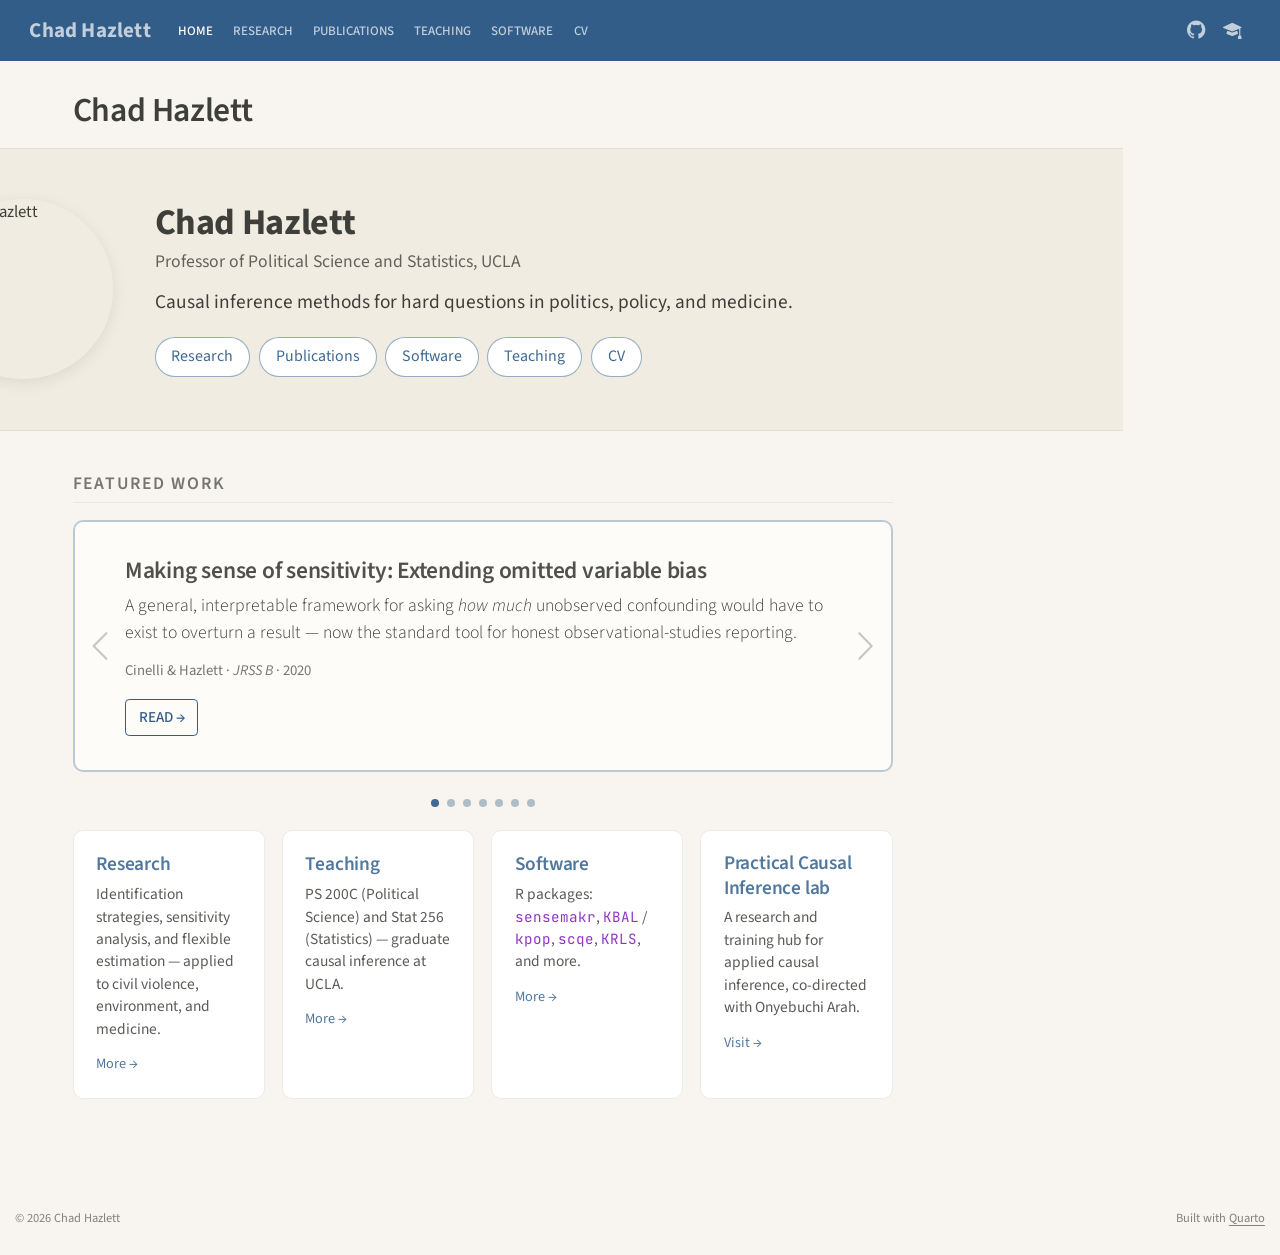
==== commit c533496c: "Built site for gh-pages" ====
--- a/index.html
+++ b/index.html
@@ -2,7 +2,7 @@
 <html xmlns="http://www.w3.org/1999/xhtml" lang="en" xml:lang="en"><head>
 
 <meta charset="utf-8">
-<meta name="generator" content="quarto-1.9.38">
+<meta name="generator" content="quarto-1.10.18">
 
 <meta name="viewport" content="width=device-width, initial-scale=1.0, user-scalable=yes">
 
@@ -12,10 +12,13 @@
 /* Default styles provided by pandoc.
 ** See https://pandoc.org/MANUAL.html#variables-for-html for config info.
 */
-code{white-space: pre-wrap;}
 span.smallcaps{font-variant: small-caps;}
-div.columns{display: flex; gap: min(4vw, 1.5em);}
-div.column{flex: auto; overflow-x: auto;}
+div.columns{display: flex; gap: 1.5em;}
+div.column{flex: auto;}
+@media screen {
+div.columns{gap: min(4vw, 1.5em);}
+div.column{overflow-x: auto;}
+}
 div.hanging-indent{margin-left: 1.5em; text-indent: -1.5em;}
 ul.task-list{list-style: none;}
 ul.task-list li input[type="checkbox"] {
@@ -40,10 +43,10 @@
 <script src="site_libs/quarto-html/tippy.umd.min.js"></script>
 <script src="site_libs/quarto-html/anchor.min.js"></script>
 <link href="site_libs/quarto-html/tippy.css" rel="stylesheet">
-<link href="site_libs/quarto-html/quarto-syntax-highlighting-15634bcf2e68342d4ad2dfa704d543f6.css" rel="stylesheet" id="quarto-text-highlighting-styles">
+<link href="site_libs/quarto-html/quarto-syntax-highlighting-64a204ab8560d761af7679ceaba22944.css" rel="stylesheet" id="quarto-text-highlighting-styles">
 <script src="site_libs/bootstrap/bootstrap.min.js"></script>
 <link href="site_libs/bootstrap/bootstrap-icons.css" rel="stylesheet">
-<link href="site_libs/bootstrap/bootstrap-62c70d2f7534cede8ee070e860144e96.min.css" rel="stylesheet" append-hash="true" id="quarto-bootstrap" data-mode="light">
+<link href="site_libs/bootstrap/bootstrap-54cf8a13d1585bff7bdb09ed9e839d9c.min.css" rel="stylesheet" append-hash="true" id="quarto-bootstrap" data-mode="light">
 <script id="quarto-search-options" type="application/json">{
   "location": "navbar",
   "copy-button": false,
--- a/site_libs/quarto-html/quarto-syntax-highlighting-64a204ab8560d761af7679ceaba22944.css
+++ b/site_libs/quarto-html/quarto-syntax-highlighting-64a204ab8560d761af7679ceaba22944.css
@@ -0,0 +1,236 @@
+/* quarto syntax highlight colors */
+:root {
+  --quarto-hl-ot-color: #003B4F;
+  --quarto-hl-at-color: #657422;
+  --quarto-hl-ss-color: #20794D;
+  --quarto-hl-an-color: #5E5E5E;
+  --quarto-hl-fu-color: #4758AB;
+  --quarto-hl-st-color: #20794D;
+  --quarto-hl-cf-color: #003B4F;
+  --quarto-hl-op-color: #5E5E5E;
+  --quarto-hl-er-color: #AD0000;
+  --quarto-hl-bn-color: #AD0000;
+  --quarto-hl-al-color: #AD0000;
+  --quarto-hl-va-color: #111111;
+  --quarto-hl-bu-color: inherit;
+  --quarto-hl-ex-color: inherit;
+  --quarto-hl-pp-color: #AD0000;
+  --quarto-hl-in-color: #5E5E5E;
+  --quarto-hl-vs-color: #20794D;
+  --quarto-hl-wa-color: #5E5E5E;
+  --quarto-hl-do-color: #5E5E5E;
+  --quarto-hl-im-color: #00769E;
+  --quarto-hl-ch-color: #20794D;
+  --quarto-hl-dt-color: #AD0000;
+  --quarto-hl-fl-color: #AD0000;
+  --quarto-hl-co-color: #5E5E5E;
+  --quarto-hl-cv-color: #5E5E5E;
+  --quarto-hl-cn-color: #8f5902;
+  --quarto-hl-sc-color: #5E5E5E;
+  --quarto-hl-dv-color: #AD0000;
+  --quarto-hl-kw-color: #003B4F;
+}
+
+/* other quarto variables */
+:root {
+  --quarto-font-monospace: SFMono-Regular, Menlo, Monaco, Consolas, "Liberation Mono", "Courier New", monospace;
+}
+
+/* syntax highlight based on Pandoc's rules */
+pre > code.sourceCode > span {
+  color: #003B4F;
+}
+
+code.sourceCode > span {
+  color: #003B4F;
+}
+
+div.sourceCode,
+div.sourceCode pre.sourceCode {
+  color: #003B4F;
+}
+
+/* Normal */
+code span {
+  color: #003B4F;
+}
+
+/* Alert */
+code span.al {
+  color: #AD0000;
+  font-style: inherit;
+}
+
+/* Annotation */
+code span.an {
+  color: #5E5E5E;
+  font-style: inherit;
+}
+
+/* Attribute */
+code span.at {
+  color: #657422;
+  font-style: inherit;
+}
+
+/* BaseN */
+code span.bn {
+  color: #AD0000;
+  font-style: inherit;
+}
+
+/* BuiltIn */
+code span.bu {
+  font-style: inherit;
+}
+
+/* ControlFlow */
+code span.cf {
+  color: #003B4F;
+  font-weight: bold;
+  font-style: inherit;
+}
+
+/* Char */
+code span.ch {
+  color: #20794D;
+  font-style: inherit;
+}
+
+/* Constant */
+code span.cn {
+  color: #8f5902;
+  font-style: inherit;
+}
+
+/* Comment */
+code span.co {
+  color: #5E5E5E;
+  font-style: inherit;
+}
+
+/* CommentVar */
+code span.cv {
+  color: #5E5E5E;
+  font-style: italic;
+}
+
+/* Documentation */
+code span.do {
+  color: #5E5E5E;
+  font-style: italic;
+}
+
+/* DataType */
+code span.dt {
+  color: #AD0000;
+  font-style: inherit;
+}
+
+/* DecVal */
+code span.dv {
+  color: #AD0000;
+  font-style: inherit;
+}
+
+/* Error */
+code span.er {
+  color: #AD0000;
+  font-style: inherit;
+}
+
+/* Extension */
+code span.ex {
+  font-style: inherit;
+}
+
+/* Float */
+code span.fl {
+  color: #AD0000;
+  font-style: inherit;
+}
+
+/* Function */
+code span.fu {
+  color: #4758AB;
+  font-style: inherit;
+}
+
+/* Import */
+code span.im {
+  color: #00769E;
+  font-style: inherit;
+}
+
+/* Information */
+code span.in {
+  color: #5E5E5E;
+  font-style: inherit;
+}
+
+/* Keyword */
+code span.kw {
+  color: #003B4F;
+  font-weight: bold;
+  font-style: inherit;
+}
+
+/* Operator */
+code span.op {
+  color: #5E5E5E;
+  font-style: inherit;
+}
+
+/* Other */
+code span.ot {
+  color: #003B4F;
+  font-style: inherit;
+}
+
+/* Preprocessor */
+code span.pp {
+  color: #AD0000;
+  font-style: inherit;
+}
+
+/* SpecialChar */
+code span.sc {
+  color: #5E5E5E;
+  font-style: inherit;
+}
+
+/* SpecialString */
+code span.ss {
+  color: #20794D;
+  font-style: inherit;
+}
+
+/* String */
+code span.st {
+  color: #20794D;
+  font-style: inherit;
+}
+
+/* Variable */
+code span.va {
+  color: #111111;
+  font-style: inherit;
+}
+
+/* VerbatimString */
+code span.vs {
+  color: #20794D;
+  font-style: inherit;
+}
+
+/* Warning */
+code span.wa {
+  color: #5E5E5E;
+  font-style: italic;
+}
+
+.prevent-inlining {
+  content: "</";
+}
+
+/*# sourceMappingURL=9d8d5bb603a83b8298b89080a598c93b.css.map */
